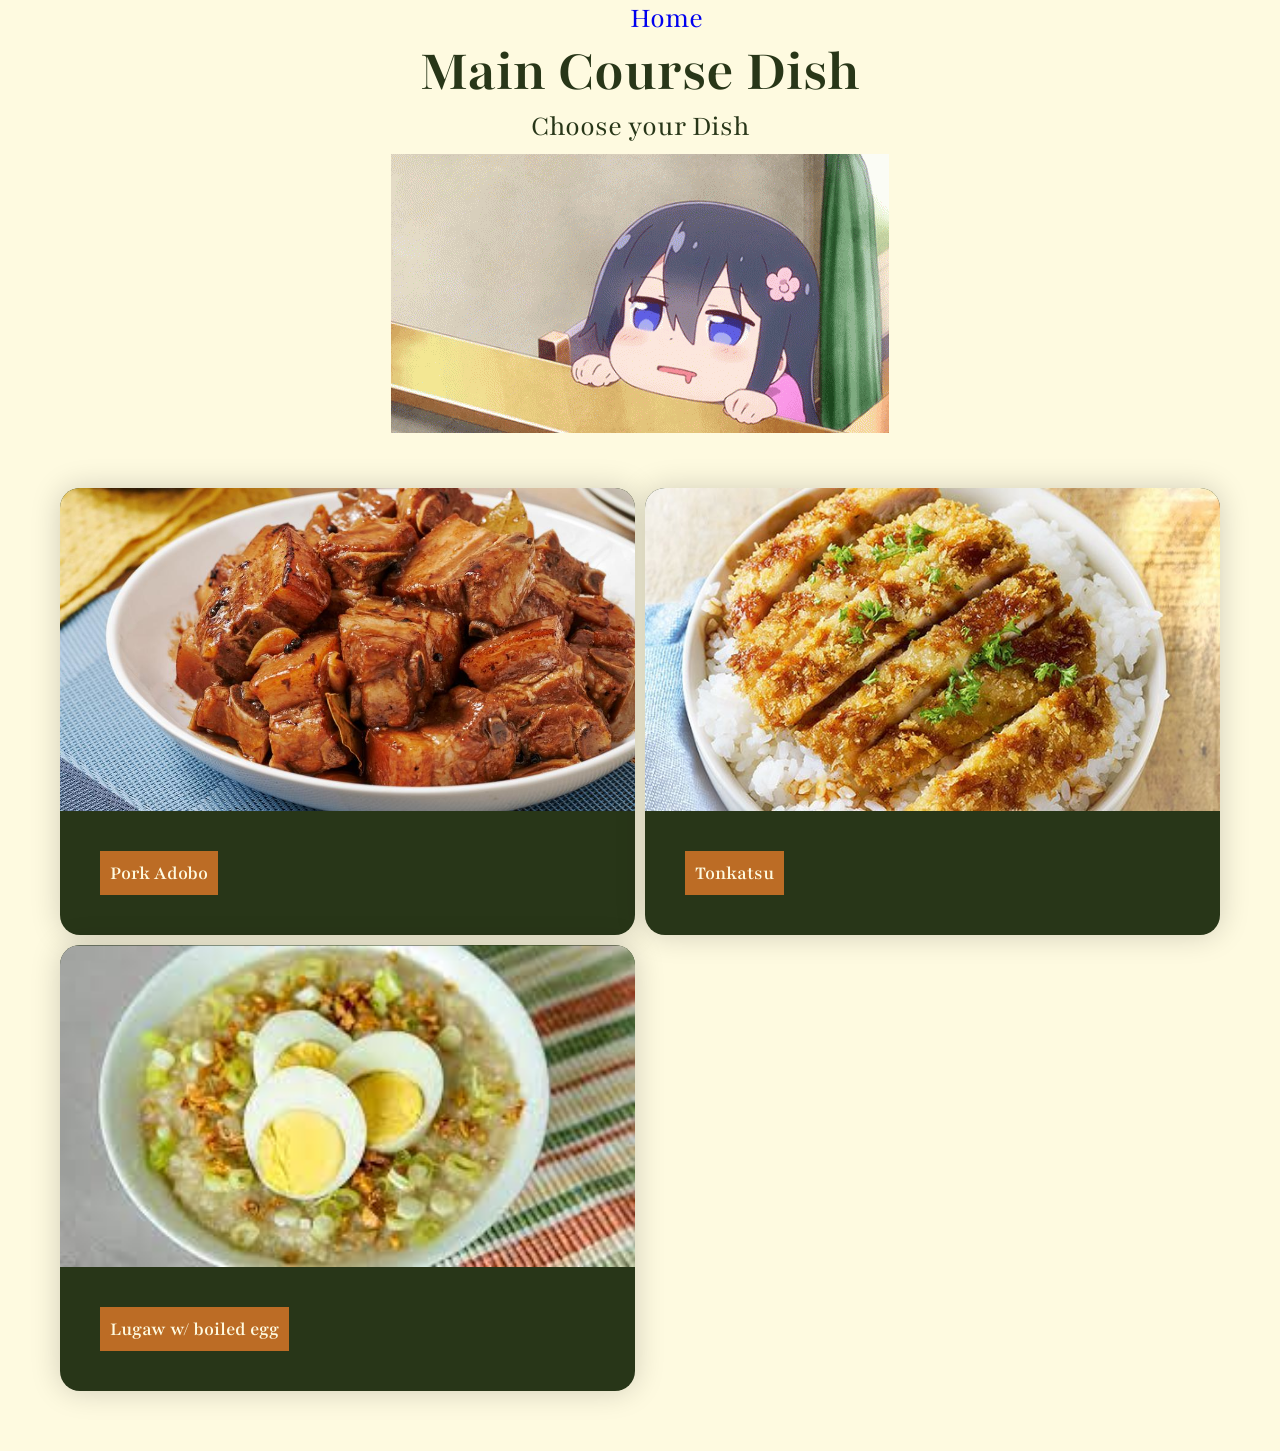
==== dashboard.html @ 48d5318b "first commit" ====
<!DOCTYPE html>
<html lang="">
<head>
    <meta charset="utf-8">
    <meta name="viewport" content="width=device-width, initial-scale=1.0">
    <title></title>
    <link rel="stylesheet" href="style.css">
</head>

<body>
    <script src=""></script>
    <nav>
        <ul>
            <li class="nav-h"><a href="home.html">Home</a></li>
        </ul>
    </nav>
    <div class="dash-title">
        <div class="title-s">
            <h1>Main Course Dish</h1>
            <span>Choose your Dish</span>
        </div>
        <img src="images/drool-anime.gif" alt="">
    </div>
    
    <div class="dashboard">
       <div class="card card1">
        <div class="container">
            <img src="images/adobo.jpg" alt="">
            <div class="det">
            <button class="dbtn">
                <a href="adobo.html">Pork Adobo</a>
            </button>
            </div>
        </div>
        </div>
        
        <div class="card card2">
        <div class="container">
            <img src="images/tonkatsu2.jpg" alt="">
            <div class="det">          
            <button class="dbtn">
                <a href="tonkatsu.html">Tonkatsu</a>
            </button>
            </div>  
        </div>
        </div>
        
       <div class="card card2">
        <div class="container">
            <img src="images/lugaw.jpg" alt="">
            <div class="det">
            <button class="dbtn">
                <a href="lugaw.html">Lugaw w/ boiled egg</a>
            </button> 
            </div>
        </div>
        </div>
        
    </div>
</body>
</html>
---- style.css ----
@import url('https://fonts.googleapis.com/css2?family=Playfair:opsz,wght@5..1200,300&family=Roboto:wght@300&display=swap');

*{
    padding: 0;
    margin: 0;
    box-sizing: border-box;
}

body{
    font-family: Playfair;
    background-color: #FEFAE0;
    color: #283618;
  
}

section{
    align-content: center;
    align-items: center;
}

.home-title{
    margin-left: 50px;
    padding-left: 50px;
    padding-right: 50px;
    padding-top: 50px;
    font-size: 50px;
}

.home-content img{
    position: relative;
    left: 50rem;
    width: 30%;
    height: 100%;
}

.home-content-para{
    position: absolute;
    top:10rem;
    font-size: 25px;
    padding-top: 20px;
    padding-left: 100px;
    padding-right: 600px;
}
.home-btn{
    position: relative;
    top: -40px;
    left: 100px;
    font-family: playfair;
    font-size: 25px;
    border: solid 2px #000;
    padding: 10px;
    font-weight: 500;
    background: #fff;
}

.home-btn a{
    text-decoration: none;
    color: #000;
}

.home-btn:hover{
    background-color: black;
    color: #fff;
}

.home-btn a:hover{
    color: #fff;
}

/*------------------------------------------------------------------------------------------------------------------*/
/*------------------------------------------------------------------------------------------------------------------*/
.nav{    
    padding: 50px;
}

.nav-h a{    
    text-decoration: none;
    font-size: 30px;
    padding-left: 630px;
}

.dashboard{
    display: grid;
    grid-template-columns: repeat(auto-fit, minmax(400px,1fr));
    padding: 60px;
    grid-gap: 10px;  
}

.dash-title{
    text-align: center;
    align-content: center;
    
}

.dash-title h1{
    font-size: 60px;
}

.dash-title span{
    font-size: 30px;
}

.dash-title img{
    position: relative;
    top: 10px;
}

.card{
/*    background-color: #BC6C25;*/
    background-color: #283618;
    border-radius: 20px;
    box-shadow: 0 0 30px rgba(0,0,0,0.18);
}

.container{
    position: relative;
    clip-path: polygon(0 0,100% 0, 100% 85%, 0 100%);
}

.card img{
    width: 100%;
/*    height: 20%;*/
    display: block;
    border-radius: 20px 20px 0 0;
}
.det{
    padding: 20px;
}
.dbtn{
    background-color: #BC6C25;
    padding: 10px;
    margin: 20px;
    border: solid 0px;
    
}

.dbtn a{
    text-decoration: none;
    color: #FEFAE0;
    font-size: 20px;
    font-family: playfair;
    font-weight: 600;
}



.r-title{
    text-align: center;
    align-content: center;
}

.r-title h1{
    padding: 20px;
    font-size: 50px;
}

.r-title img{
    border-radius: 20px;
    width: 40%;
    height: auto;
}

.r-title .desc{
    padding: 30px;
    padding-left: 100px;
    padding-right: 100px;
    font-size: 30px;
    text-align: 
}

.recepe ul{
    text-align: center;
    font-size: 25px;
/*
    display: grid;
     grid-template-columns: auto auto;
*/
}

.recepe1 ul{
    text-align: center;
    font-size: 25px;
/*
    display: grid;
     grid-template-columns: auto auto;
*/
}

.recepe1:after {
    content: "";
    display: table;
    clear: both;
}

.recepe1 h4{
    text-align: center;
    font-size: 40px;
    margin-bottom: 40px; 
}


.recn {
    position: relative;
    float: right; 
    margin-right: 380px;

}

.recn1 {
    position: relative;
    float: right; 
    margin-right: 47rem;

}

.recn li{
    list-style: none;
}

.recn1 li{
    list-style: none;
}


.mes {
    position: relative;
    float: right;
    margin-right: 20px;
}






.recepe:after {
    content: "";
    display: table;
    clear: both;
}

.recepe h4{
    text-align: center;
    font-size: 40px;
    margin-bottom: 40px; 
}
.procedure{
    text-align: center;
}
.procedure ol{
    text-align: justify; 
    padding: 100px;
    font-size: 20px;
    
}
.procedure li{
    list-style-type: decimal;
    padding: 5px;
}

.procedure h1{
    padding-top:20px;
    padding-bottom: 20px;
}
.procedure img{
    width: 40%;
}

.bkbtn button{
    padding: 20px;
 font-size: 15px;
}
.bkbtn{
    position: relative;
    left: 35rem;
    bottom: 4rem;
   
}
.bkbtn button{
     background-color: #BC6C25;
    color: #FEFAE0;
    font-size: 20px;
}

.bkbtn button:hover{
    background-color: #283618;
    color: #BC6C25;
}

.btmpic{
    float: right;
    position: absolute;
    top: 125rem;
    right: 20px;
    padding-bottom: 40px;
}
.btmpic1{
    position: absolute;
    top: 115rem;
left: 80px;
    padding-bottom: 40px;
}

.btmpic1{
    width: 30%;
}
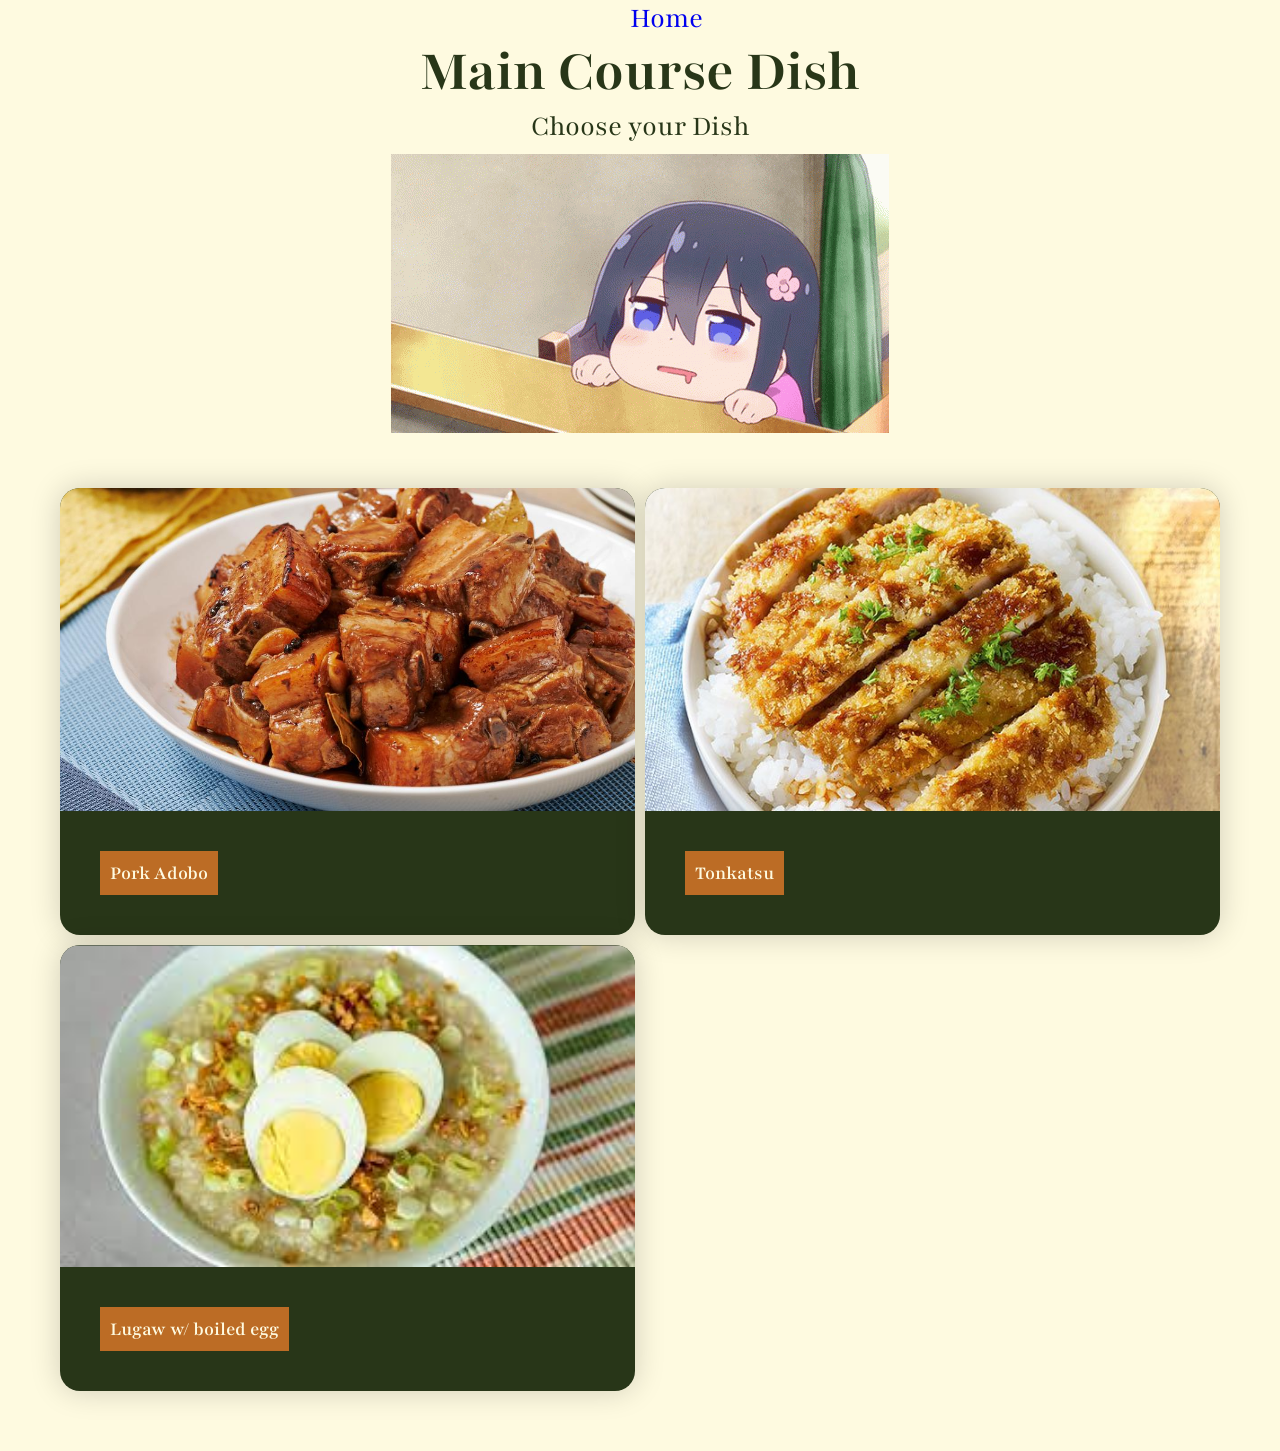
==== commit 4e46f110: "Update dashboard.html" ====
--- a/dashboard.html
+++ b/dashboard.html
@@ -11,7 +11,7 @@
     <script src=""></script>
     <nav>
         <ul>
-            <li class="nav-h"><a href="home.html">Home</a></li>
+            <li class="nav-h"><a href="index.html">Home</a></li>
         </ul>
     </nav>
     <div class="dash-title">
